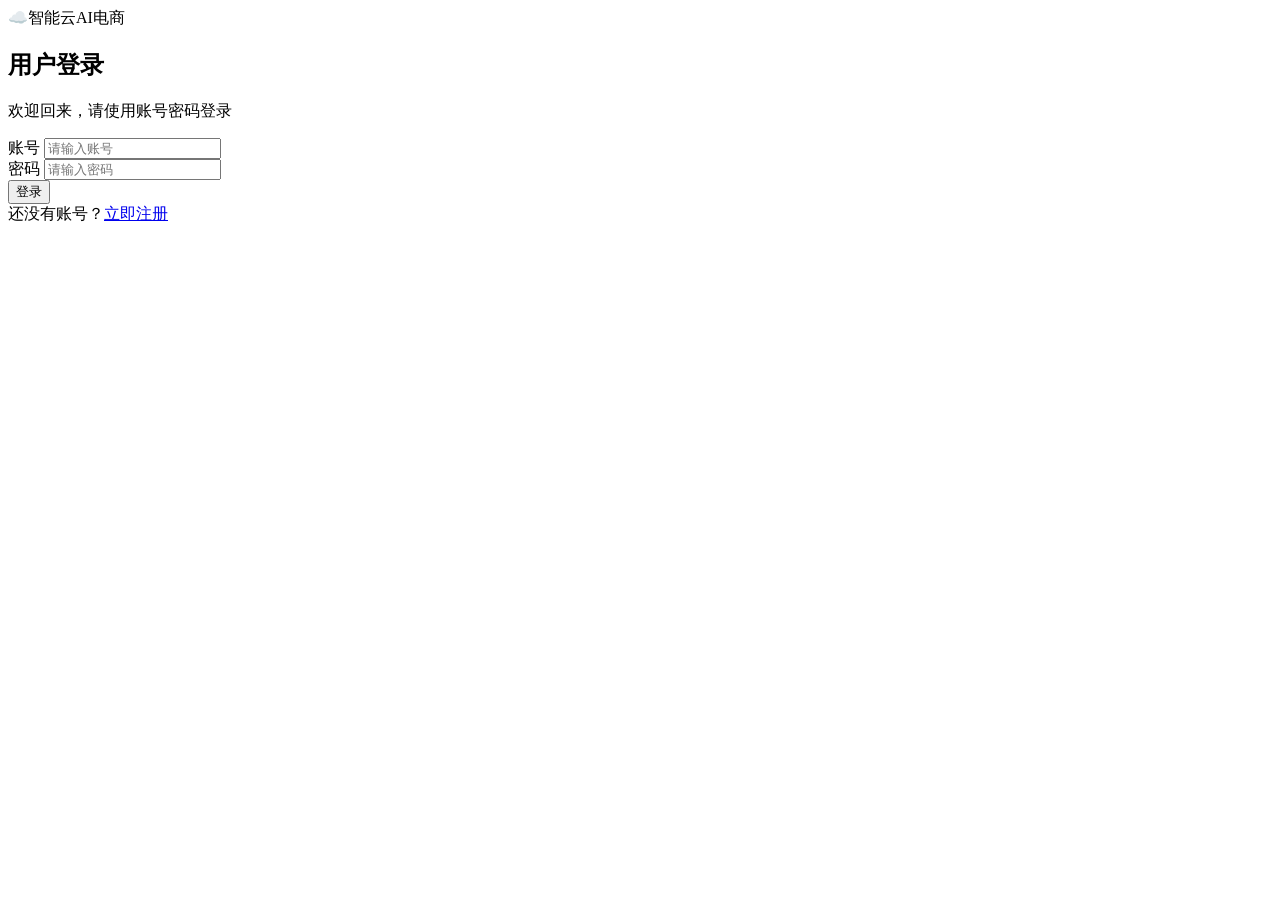
==== login.html @ 130658fa "Create login.html" ====
<!DOCTYPE html>
<html lang="zh-CN">
<head>
  <meta charset="UTF-8">
  <meta name="viewport" content="width=device-width, initial-scale=1.0">
  <title>登录 - 智能云AI电商在线销售系统</title>
  <link rel="stylesheet" href="css/style.css">
</head>
<body>
  <div class="auth-wrap">
    <div class="auth-card">
      <div class="brand"><span class="logo">☁️</span><span>智能云AI电商</span></div>
      <div class="auth-head">
        <h2>用户登录</h2>
        <p>欢迎回来，请使用账号密码登录</p>
      </div>

      <form id="login-form">
        <div class="field">
          <label for="login-username">账号</label>
          <input id="login-username" type="text" placeholder="请输入账号" autocomplete="username" required>
        </div>
        <div class="field">
          <label for="login-password">密码</label>
          <input id="login-password" type="password" placeholder="请输入密码" autocomplete="current-password" required>
        </div>
        <div id="login-msg" class="form-msg"></div>
        <button type="submit" class="btn btn-primary btn-block">登录</button>
      </form>

      <div class="auth-foot">
        还没有账号？<a href="register.html">立即注册</a>
      </div>
    </div>
  </div>
  <script src="js/shop.js"></script>
</body>
</html>
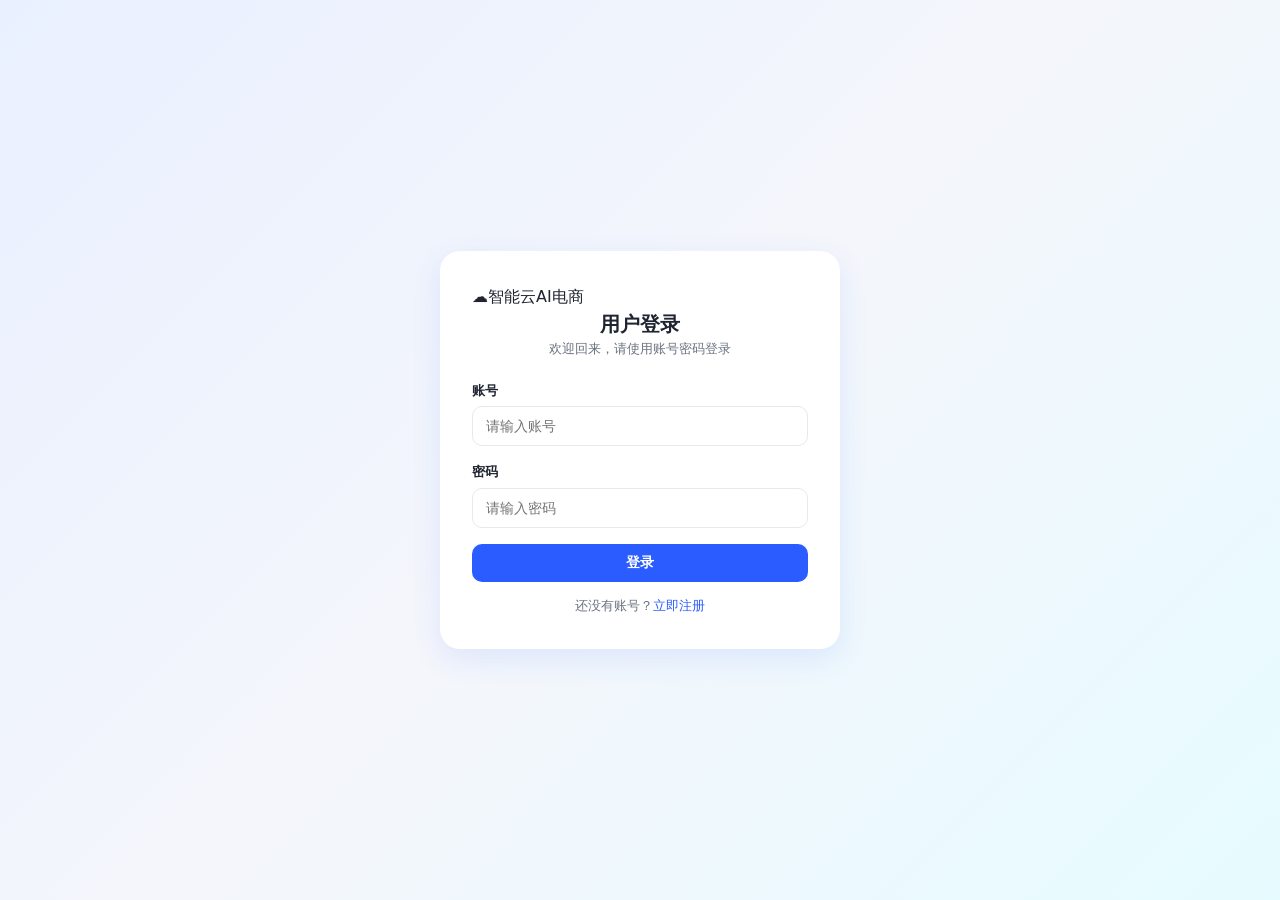
==== commit ffcf847d: "Update login.html" ====
--- a/login.html
+++ b/login.html
@@ -1,38 +1,37 @@
 <!DOCTYPE html>
 <html lang="zh-CN">
 <head>
-  <meta charset="UTF-8">
-  <meta name="viewport" content="width=device-width, initial-scale=1.0">
-  <title>登录 - 智能云AI电商在线销售系统</title>
-  <link rel="stylesheet" href="css/style.css">
+<meta charset="UTF-8">
+<meta name="viewport" content="width=device-width, initial-scale=1.0">
+<title>登录 - 智能云AI电商在线销售系统</title>
+<link rel="stylesheet" href="style.css">
 </head>
 <body>
-  <div class="auth-wrap">
-    <div class="auth-card">
-      <div class="brand"><span class="logo">☁️</span><span>智能云AI电商</span></div>
-      <div class="auth-head">
-        <h2>用户登录</h2>
-        <p>欢迎回来，请使用账号密码登录</p>
+<div class="auth-wrap">
+  <div class="auth-card">
+    <div class="class-brand"><span class="logo">☁</span><span>智能云AI电商</span></div>
+    <div class="auth-head">
+      <h2>用户登录</h2>
+      <p>欢迎回来，请使用账号密码登录</p >
+    </div>
+    <form id="login-form">
+      <div class="field">
+        <label for="login-username">账号</label>
+        <input id="login-username" type="text" placeholder="请输入账号" autocomplete="username" required>
       </div>
-
-      <form id="login-form">
-        <div class="field">
-          <label for="login-username">账号</label>
-          <input id="login-username" type="text" placeholder="请输入账号" autocomplete="username" required>
-        </div>
-        <div class="field">
-          <label for="login-password">密码</label>
-          <input id="login-password" type="password" placeholder="请输入密码" autocomplete="current-password" required>
-        </div>
-        <div id="login-msg" class="form-msg"></div>
-        <button type="submit" class="btn btn-primary btn-block">登录</button>
-      </form>
-
-      <div class="auth-foot">
-        还没有账号？<a href="register.html">立即注册</a>
+      <div class="field">
+        <label for="login-password">密码</label>
+        <input id="login-password" type="password" placeholder="请输入密码" autocomplete="current-password" required>
       </div>
+      <div class="login-msg"></div>
+      <!-- 修改按钮：type="button" 增加onclick -->
+      <button type="button" class="btn btn-primary btn-block" onclick="login()">登录</button>
+    </form>
+    <div class="auth-foot">
+      还没有账号？<a href=" ">立即注册</a >
     </div>
   </div>
-  <script src="js/shop.js"></script>
+</div>
+<script src="shop.js"></script>
 </body>
 </html>
--- a/style.css
+++ b/style.css
@@ -0,0 +1,197 @@
+:root {
+  --primary: #2b5cff;
+  --primary-dark: #1c3fb0;
+  --accent: #00d4ff;
+  --bg: #f4f6fb;
+  --card: #ffffff;
+  --text: #1f2430;
+  --muted: #6b7280;
+  --border: #e6e9f0;
+  --danger: #e53e3e;
+  --success: #18a957;
+  --shadow: 0 10px 30px rgba(43, 92, 255, .10);
+}
+
+* { box-sizing: border-box; margin: 0; padding: 0; }
+
+body {
+  font-family: "Segoe UI", "PingFang SC", "Microsoft YaHei", system-ui, sans-serif;
+  background: var(--bg);
+  color: var(--text);
+  line-height: 1.5;
+  min-height: 100vh;
+}
+
+a { color: var(--primary); text-decoration: none; }
+a:hover { text-decoration: underline; }
+
+/* ---------- 导航栏 ---------- */
+.navbar {
+  display: flex;
+  align-items: center;
+  justify-content: space-between;
+  padding: 14px 28px;
+  background: linear-gradient(120deg, var(--primary), #4f7bff);
+  color: #fff;
+  position: sticky;
+  top: 0;
+  z-index: 50;
+  box-shadow: var(--shadow);
+}
+.brand {
+  display: flex;
+  align-items: center;
+  gap: 10px;
+  font-weight: 700;
+  font-size: 18px;
+}
+.brand .logo {
+  width: 34px; height: 34px;
+  display: grid; place-items: center;
+  background: rgba(255,255,255,.18);
+  border-radius: 10px;
+  font-size: 18px;
+}
+.nav-links { display: flex; align-items: center; gap: 18px; }
+.nav-links a, .nav-links button {
+  color: #fff; font-size: 14px; background: none; border: none;
+  cursor: pointer; font-family: inherit;
+}
+.nav-links .cart-btn {
+  position: relative;
+  background: rgba(255,255,255,.16);
+  padding: 8px 14px; border-radius: 20px;
+  display: inline-flex; align-items: center; gap: 6px;
+}
+.cart-badge {
+  position: absolute; top: -6px; right: -6px;
+  background: var(--accent); color: #04263b;
+  font-size: 11px; font-weight: 700;
+  min-width: 18px; height: 18px; border-radius: 9px;
+  display: grid; place-items: center; padding: 0 4px;
+}
+
+/* ---------- 通用容器 ---------- */
+.container { max-width: 1160px; margin: 0 auto; padding: 28px; }
+.page-title { font-size: 24px; font-weight: 700; margin-bottom: 4px; }
+.page-sub { color: var(--muted); margin-bottom: 24px; }
+
+/* ---------- 商品网格 ---------- */
+.product-grid {
+  display: grid;
+  grid-template-columns: repeat(auto-fill, minmax(240px, 1fr));
+  gap: 22px;
+}
+.product-card {
+  background: var(--card);
+  border: 1px solid var(--border);
+  border-radius: 16px;
+  overflow: hidden;
+  display: flex;
+  flex-direction: column;
+  transition: transform .18s ease, box-shadow .18s ease;
+}
+.product-card:hover {
+  transform: translateY(-4px);
+  box-shadow: var(--shadow);
+}
+.product-card img {
+  width: 100%; height: 180px; object-fit: cover; background: #eef1f8;
+}
+.product-body { padding: 14px 16px 18px; display: flex; flex-direction: column; gap: 8px; flex: 1; }
+.product-name { font-weight: 600; font-size: 15px; }
+.product-tag {
+  align-self: flex-start;
+  font-size: 11px; color: var(--primary);
+  background: rgba(43,92,255,.10); padding: 2px 8px; border-radius: 10px;
+}
+.product-foot { display: flex; align-items: center; justify-content: space-between; margin-top: auto; }
+.price { color: var(--danger); font-weight: 700; font-size: 18px; }
+.price small { font-size: 12px; font-weight: 500; }
+
+.btn {
+  border: none; cursor: pointer; font-family: inherit;
+  padding: 10px 18px; border-radius: 10px;
+  font-size: 14px; font-weight: 600; transition: .15s;
+}
+.btn-primary { background: var(--primary); color: #fff; }
+.btn-primary:hover { background: var(--primary-dark); }
+.btn-outline { background: #fff; color: var(--primary); border: 1px solid var(--primary); }
+.btn-outline:hover { background: rgba(43,92,255,.08); }
+.btn-block { width: 100%; }
+.btn-sm { padding: 7px 12px; font-size: 13px; }
+
+/* ---------- 认证页 ---------- */
+.auth-wrap {
+  min-height: 100vh;
+  display: grid; place-items: center;
+  background: linear-gradient(135deg, #e9f0ff 0%, #f4f6fb 50%, #e6fbff 100%);
+  padding: 20px;
+}
+.auth-card {
+  width: 100%; max-width: 400px;
+  background: #fff; border-radius: 20px; padding: 34px 32px;
+  box-shadow: var(--shadow);
+}
+.auth-card .brand { justify-content: center; color: var(--text); margin-bottom: 6px; }
+.auth-card .brand .logo { background: rgba(43,92,255,.12); color: var(--primary); }
+.auth-head { text-align: center; margin-bottom: 22px; }
+.auth-head h2 { font-size: 20px; }
+.auth-head p { color: var(--muted); font-size: 13px; }
+.field { margin-bottom: 16px; }
+.field label { display: block; font-size: 13px; font-weight: 600; margin-bottom: 6px; }
+.field input {
+  width: 100%; padding: 11px 13px; border: 1px solid var(--border);
+  border-radius: 10px; font-size: 14px; font-family: inherit;
+}
+.field input:focus { outline: none; border-color: var(--primary); box-shadow: 0 0 0 3px rgba(43,92,255,.12); }
+.form-msg { font-size: 13px; margin: -6px 0 12px; min-height: 16px; }
+.form-msg.error { color: var(--danger); }
+.form-msg.success { color: var(--success); }
+.auth-foot { text-align: center; font-size: 13px; color: var(--muted); margin-top: 14px; }
+
+/* ---------- 购物车抽屉 ---------- */
+.overlay {
+  position: fixed; inset: 0; background: rgba(15,23,42,.45);
+  opacity: 0; pointer-events: none; transition: .25s; z-index: 80;
+}
+.overlay.open { opacity: 1; pointer-events: auto; }
+.drawer {
+  position: fixed; top: 0; right: 0; height: 100%; width: 380px; max-width: 90vw;
+  background: #fff; z-index: 90; transform: translateX(100%);
+  transition: transform .28s ease; display: flex; flex-direction: column;
+  box-shadow: -10px 0 40px rgba(0,0,0,.12);
+}
+.drawer.open { transform: translateX(0); }
+.drawer-head { padding: 18px 20px; border-bottom: 1px solid var(--border); display: flex; justify-content: space-between; align-items: center; }
+.drawer-head h3 { font-size: 17px; }
+.drawer-close { background: none; border: none; font-size: 22px; cursor: pointer; color: var(--muted); }
+.drawer-body { flex: 1; overflow-y: auto; padding: 14px 20px; }
+.cart-item { display: flex; gap: 12px; padding: 12px 0; border-bottom: 1px solid var(--border); }
+.cart-item img { width: 64px; height: 64px; object-fit: cover; border-radius: 10px; }
+.cart-item .info { flex: 1; }
+.cart-item .info .nm { font-size: 14px; font-weight: 600; }
+.cart-item .info .pr { color: var(--danger); font-weight: 700; }
+.qty { display: flex; align-items: center; gap: 8px; margin-top: 6px; }
+.qty button { width: 26px; height: 26px; border: 1px solid var(--border); background: #fff; border-radius: 6px; cursor: pointer; font-size: 15px; }
+.qty span { min-width: 22px; text-align: center; }
+.remove { background: none; border: none; color: var(--muted); font-size: 12px; cursor: pointer; }
+.drawer-foot { padding: 18px 20px; border-top: 1px solid var(--border); }
+.total-row { display: flex; justify-content: space-between; font-size: 16px; font-weight: 700; margin-bottom: 14px; }
+.empty-cart { text-align: center; color: var(--muted); padding: 40px 0; }
+
+/* ---------- 提示条 ---------- */
+.toast {
+  position: fixed; bottom: 24px; left: 50%; transform: translateX(-50%) translateY(20px);
+  background: #1f2430; color: #fff; padding: 11px 20px; border-radius: 10px;
+  font-size: 14px; opacity: 0; pointer-events: none; transition: .25s; z-index: 120;
+}
+.toast.show { opacity: 1; transform: translateX(-50%) translateY(0); }
+
+.hero {
+  background: linear-gradient(120deg, #2b5cff, #00c2ff);
+  color: #fff; border-radius: 18px; padding: 30px 32px; margin-bottom: 26px;
+}
+.hero h1 { font-size: 26px; margin-bottom: 6px; }
+.hero p { opacity: .92; }
+.footer { text-align: center; color: var(--muted); font-size: 13px; padding: 30px 0 10px; }
